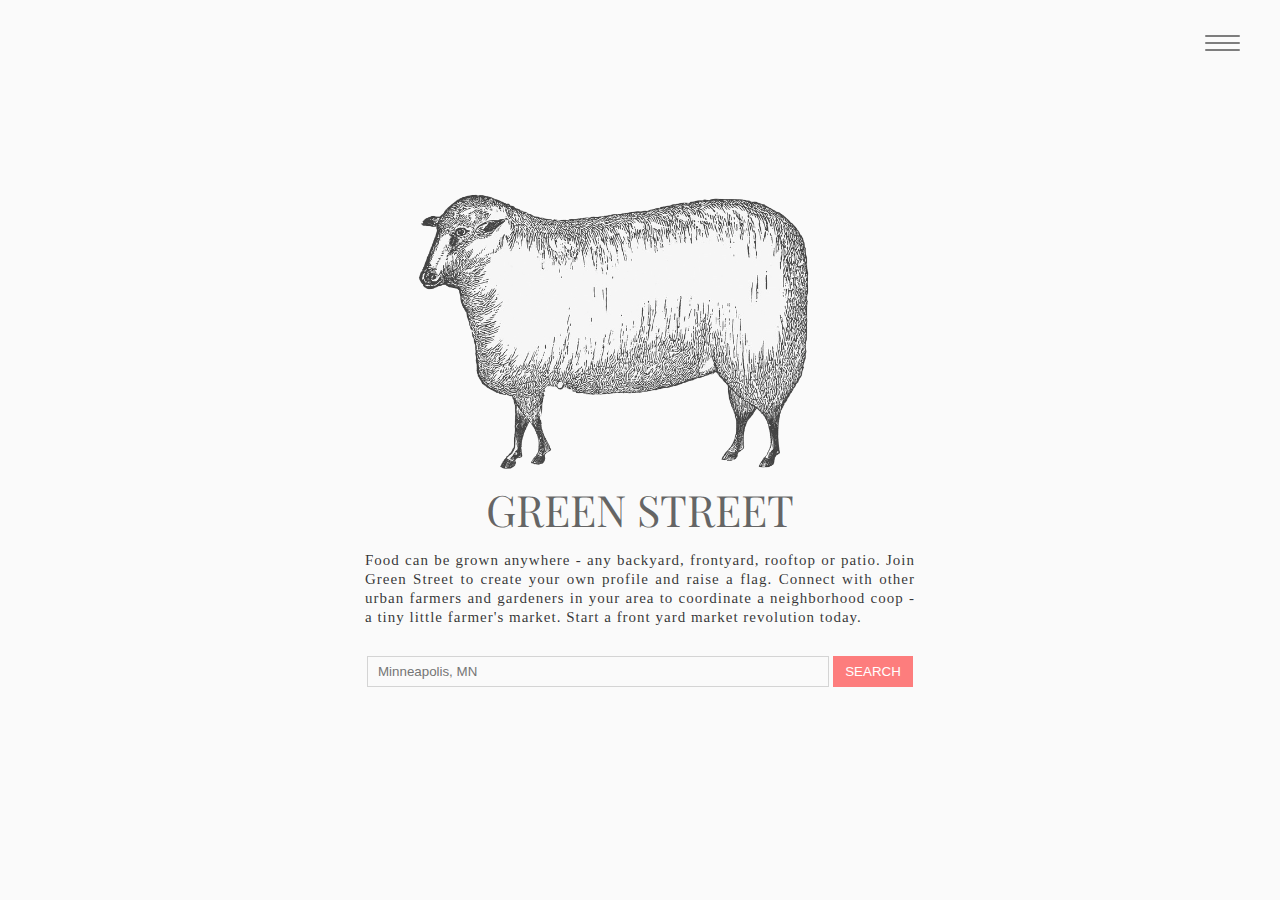
==== index.html @ c2fe67be "Still working on styling of home page and dropdown menu." ====
<!DOCTYPE html>
<html lang="en">

<head>
    <meta charset="utf-8">
    <title>Green Street</title>
    <link rel="stylesheet" type="text/css" href="assets/styles/reset.css">
    <link
        href="https://fonts.googleapis.com/css?family=Roboto:100, 200, 400|Lato:100, 200, 400|Playfair+Display&display=swap"
        rel="stylesheet">
    <link rel="stylesheet" type="text/css" href="assets/styles/style.css">
</head>

<body>
    <div class="bar-container">
        <div class="bar1"></div>
        <div class="bar2"></div>
        <div class="bar3"></div>
    </div>
    <div class="center">
        <img src="assets/images/sheep.png" />
        <h1 class="title">GREEN STREET</h1>
        <!-- <h3 class="tagline">A Front Yard Market Revolution</h3> -->
        <p class="info">Food can be grown anywhere - any backyard, frontyard, rooftop or patio. Join Green Street
            to create your own profile and raise a
            flag. Connect with other urban farmers and gardeners in your area to coordinate a neighborhood coop - a tiny
            little farmer's market. Start a front yard market revolution today.</p>

        <div class="searchbar">
            <form class="search-form">
                <input class="search-field" type="text" placeholder="Minneapolis, MN" name="search">
                <button class="search-btn" type="submit">SEARCH</button>
            </form>
        </div>

    </div>

</body>

</html>
---- assets/styles/style.css ----
body {
    background-color: rgb(250, 250, 250);
    font-family: 'Playfair Display', sans-serif;
    color: rgba(0, 0, 0, 0.4);
}

.title {
    font-size: 2.7rem;
    color: rgba(0, 0, 0, 0.6);
    padding-bottom: 10px;
    padding-top: 7px;
    font-family: 'Playfair Display', serif;
}

.tagline {
    font-size: 1.3rem;
    color: rgba(0, 0, 0, 0.5);
}

.center {
    text-align: center;
    width: 650px;
    margin: 0 auto;
    margin-top: 190px;
}

img {
    width: 400px;
    opacity: 0.75;
    margin-right: 50px;
}

li {
    display: inline;
    color: rgb(241, 241, 241);
    font-size: 1.2rem;
    font-weight: 400;

}

.menu {
    margin-right: 30px;
    text-decoration: none;
    color: rgba(0, 0, 0, 0.5);
    padding: 7px;
    border: 1px transparent solid;
    font-size: 1.4rem;
    font-family: "Playfair Display", 'Times New Roman', Times, serif;
    cursor: pointer;
    font-weight: 200;

}

.menu:hover {
    color: rgb(0, 0, 0);
    transition: 0.3s;

}

nav {
    text-align: right;
    margin-right: 30px;
    margin-top: 30px;
}

.left {
    float: left;
    padding-bottom: 20px;
    margin: 10px;
    color: rgba(255, 255, 255, 0.8);
}

.search-btn {
    background-color: rgba(255, 0, 0, 0.5);
    border: 1px transparent solid;
    border-radius: 0;
    color: white;
    width: 80px;
    height: 31px;
    margin-left: 0;
    padding: 0;
    cursor: pointer;
}

.search-btn:hover {
    background-color: rgba(255, 0, 0, 0.7);

}

.search-field {
    width: 450px;
    height: 27px;
    padding-left: 10px;
    padding-right: 0;
    margin-right: 0;
    background-color: rgb(250, 250, 250);
    border: 1px rgba(0, 0, 0, 0.15) solid;
}

.info {
    text-align: justify;
    padding-top: 10px;
    padding-bottom: 30px;
    margin-left: 50px;
    margin-right: 50px;
    font-size: 15px;
    color: rgba(0, 0, 0, 0.8);
    font-family: Georgia, 'Times New Roman', Times, serif;
    line-height: 1.25;
    letter-spacing: 1px;
}

.bar1, .bar2, .bar3 {
    width: 35px;
    height: 2px;
    border-radius: 1px;
    background-color: rgba(0, 0, 0, 0.5);
    box-align: right;
    margin: 5px;

}

.bar-container {
    position: fixed;
    top: 0;
    right: 0;
    margin: 25px;
    padding: 5px;
    width: 50px;
    height: 28px;
    cursor: pointer;

}
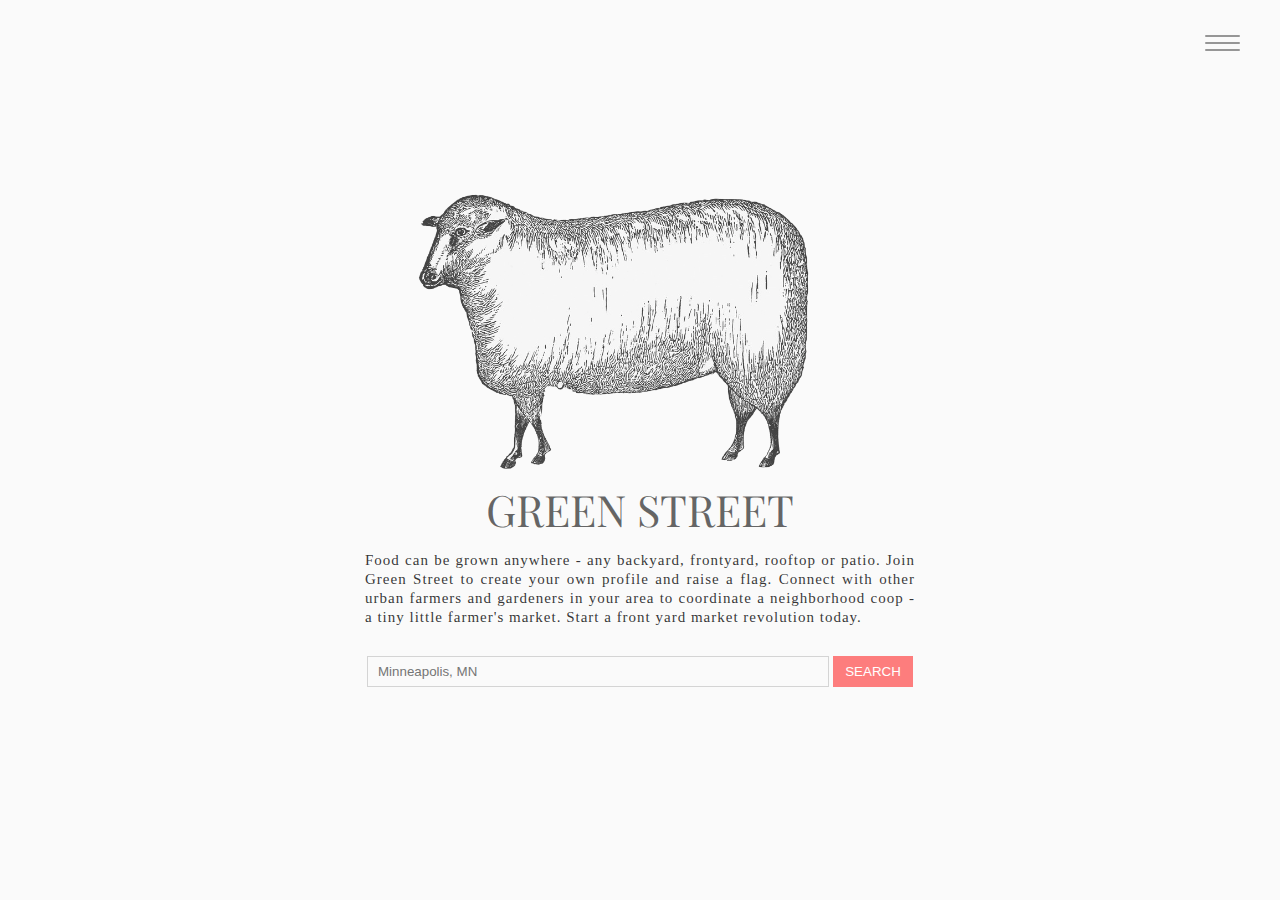
==== commit c5022f14: "Made a hamburger dropdown menu." ====
--- a/index.html
+++ b/index.html
@@ -12,7 +12,7 @@
 </head>
 
 <body>
-    <div class="bar-container">
+    <div class="bar-container" onclick="menuToggle(this)">
         <div class="bar1"></div>
         <div class="bar2"></div>
         <div class="bar3"></div>
@@ -34,7 +34,7 @@
         </div>
 
     </div>
-
+    <script src="assets/scripts/app.js"></script>
 </body>
 
 </html>--- a/assets/styles/style.css
+++ b/assets/styles/style.css
@@ -114,12 +114,25 @@
     width: 35px;
     height: 2px;
     border-radius: 1px;
-    background-color: rgba(0, 0, 0, 0.5);
+    background-color: rgba(0, 0, 0, 0.4);
     box-align: right;
     margin: 5px;
-
+    transition: 0.3s;
 }
 
+.change .bar1 {
+    -webkit-transform: rotate(45deg) translate(4px, 6px);
+    transform: rotate(45deg) translate(4px, 6px);
+}
+
+.change .bar2 {
+    opacity: 0;
+}
+
+.change .bar3 {
+    -webkit-transform: rotate(-45deg) translate(4px, -6px);
+    transform: rotate(-45deg) translate(4px, -6px);
+}
 .bar-container {
     position: fixed;
     top: 0;
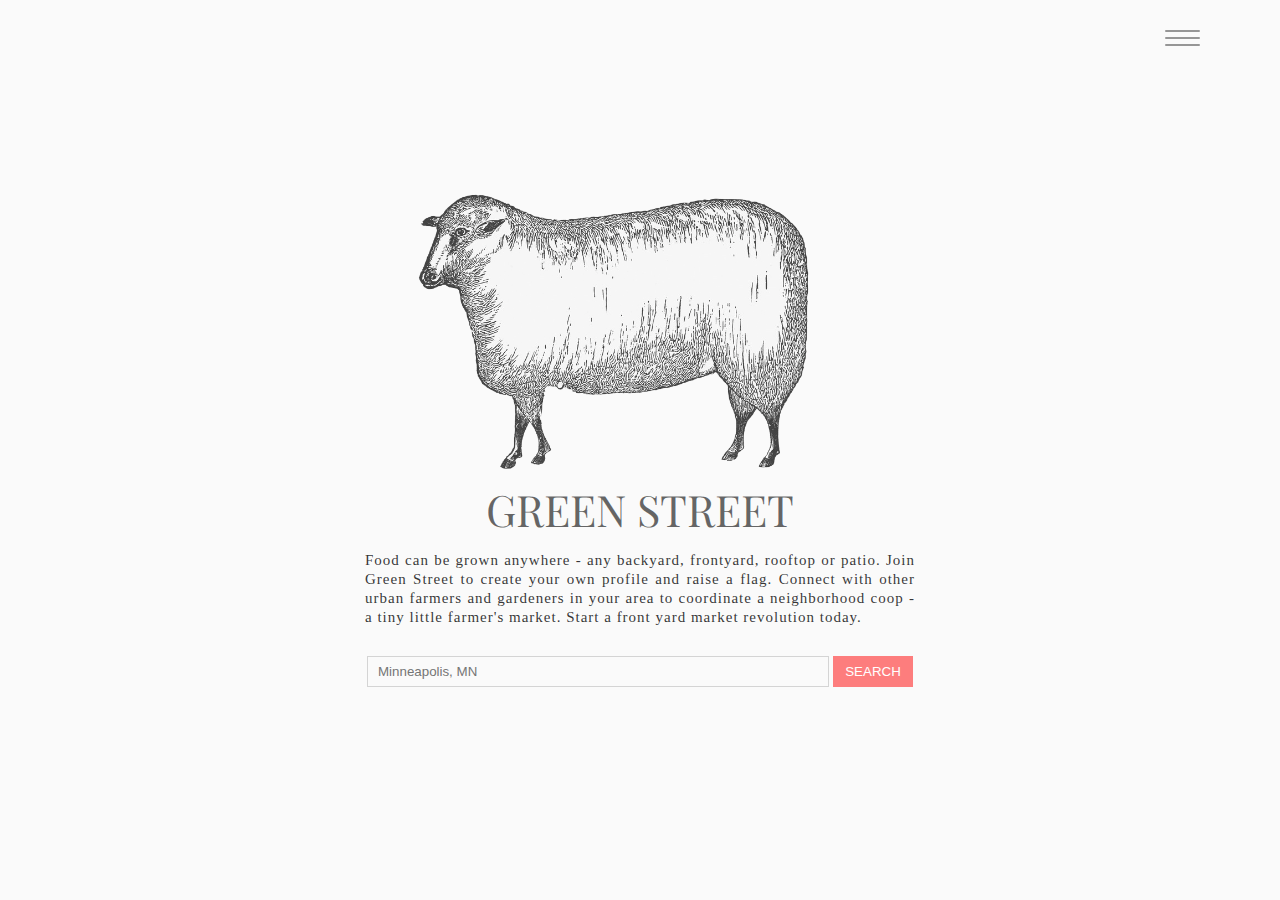
==== commit 5e7d9293: "Working on functionality of dropdown menu" ====
--- a/index.html
+++ b/index.html
@@ -12,10 +12,20 @@
 </head>
 
 <body>
-    <div class="bar-container" onclick="menuToggle(this)">
+    <div class="bar-container">
         <div class="bar1"></div>
         <div class="bar2"></div>
         <div class="bar3"></div>
+    </div>
+    <div class="link-container">
+        <nav>
+            <ul>
+                <li><a class="link" href="about">ABOUT</a></li>
+                <li><a class="link" href="contact">CONTACT</a></li>
+                <li><a class="link" href="login">LOGIN</a></li>
+                <li><a class="link" href="join">JOIN</a></li>
+            </ul>
+        </nav>
     </div>
     <div class="center">
         <img src="assets/images/sheep.png" />
@@ -34,6 +44,8 @@
         </div>
 
     </div>
+    <script src="https://code.jquery.com/jquery-3.4.1.js"
+        integrity="sha256-WpOohJOqMqqyKL9FccASB9O0KwACQJpFTUBLTYOVvVU=" crossorigin="anonymous"></script>
     <script src="assets/scripts/app.js"></script>
 </body>
 
--- a/assets/styles/style.css
+++ b/assets/styles/style.css
@@ -2,6 +2,10 @@
     background-color: rgb(250, 250, 250);
     font-family: 'Playfair Display', sans-serif;
     color: rgba(0, 0, 0, 0.4);
+}
+
+a {
+    text-decoration: none;
 }
 
 .title {
@@ -30,14 +34,6 @@
     margin-right: 50px;
 }
 
-li {
-    display: inline;
-    color: rgb(241, 241, 241);
-    font-size: 1.2rem;
-    font-weight: 400;
-
-}
-
 .menu {
     margin-right: 30px;
     text-decoration: none;
@@ -54,13 +50,6 @@
 .menu:hover {
     color: rgb(0, 0, 0);
     transition: 0.3s;
-
-}
-
-nav {
-    text-align: right;
-    margin-right: 30px;
-    margin-top: 30px;
 }
 
 .left {
@@ -118,6 +107,7 @@
     box-align: right;
     margin: 5px;
     transition: 0.3s;
+    margin-left: 60px;
 }
 
 .change .bar1 {
@@ -133,14 +123,61 @@
     -webkit-transform: rotate(-45deg) translate(4px, -6px);
     transform: rotate(-45deg) translate(4px, -6px);
 }
+
 .bar-container {
     position: fixed;
     top: 0;
     right: 0;
-    margin: 25px;
+    width: 150px;
+    margin: 20px;
+    margin-left: 0;
     padding: 5px;
-    width: 50px;
     height: 28px;
     cursor: pointer;
+}
 
-}+.link-container {
+    position: fixed;
+    top: 50px;
+    right: 20px;
+    margin-top: 55px;
+    opacity: 0;
+    transition: 0.2s;
+    font-size: 1.25rem;
+    text-align: right;
+    padding-right: 20px;
+    
+}
+
+
+
+.link {
+    padding-top: 30px;
+    margin-right: 25px;
+    text-align: right;
+    color: rgba(0, 0, 0, 0.5);
+}
+
+/* .change .link-container {
+    display: block;
+    position: fixed;
+    top: 0;
+    right: 20px;
+    text-align: right;
+    margin-top: 100px;
+} */
+
+.show {
+    transition: 0.2s;
+    opacity: 1;
+    position: fixed;
+    top: 50px;
+    right: 20px;
+    text-align: right;
+    margin-top: 100px;
+}
+
+.link:hover {
+    color: rgba(0, 0, 0, 0.8);
+}
+
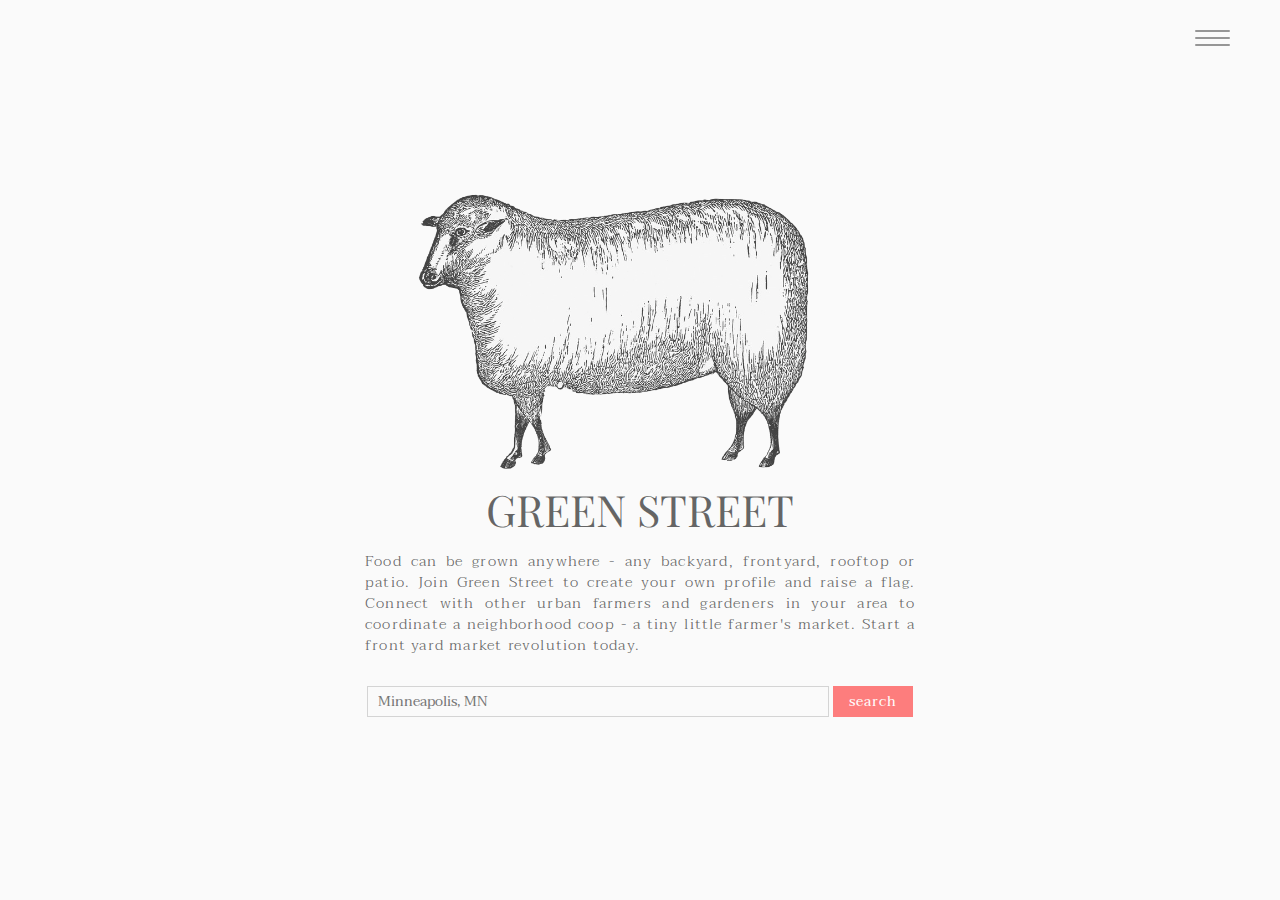
==== commit dbc2fbc9: "Adjusted some animation and styles." ====
--- a/index.html
+++ b/index.html
@@ -6,7 +6,7 @@
     <title>Green Street</title>
     <link rel="stylesheet" type="text/css" href="assets/styles/reset.css">
     <link
-        href="https://fonts.googleapis.com/css?family=Roboto:100, 200, 400|Lato:100, 200, 400|Playfair+Display&display=swap"
+        href="https://fonts.googleapis.com/css?family=Taviraj:300, 400|Roboto:100, 200, 400|Lato:100, 200, 400|Playfair+Display&display=swap"
         rel="stylesheet">
     <link rel="stylesheet" type="text/css" href="assets/styles/style.css">
 </head>
@@ -20,10 +20,11 @@
     <div class="link-container">
         <nav>
             <ul>
-                <li><a class="link" href="about">ABOUT</a></li>
-                <li><a class="link" href="contact">CONTACT</a></li>
-                <li><a class="link" href="login">LOGIN</a></li>
-                <li><a class="link" href="join">JOIN</a></li>
+                <li class="list"><a class="link" href="about">about</a></li>
+                <li class="list"><a class="link" href="contact">contact</a></li>
+                <li class="list"><a class="link" href="donate">donate</a></li>
+                <li class="list"><a class="link" href="login">login</a></li>
+                <li class="list"><a class="link" href="join">join</a></li>
             </ul>
         </nav>
     </div>
@@ -39,7 +40,7 @@
         <div class="searchbar">
             <form class="search-form">
                 <input class="search-field" type="text" placeholder="Minneapolis, MN" name="search">
-                <button class="search-btn" type="submit">SEARCH</button>
+                <button class="search-btn" type="submit">search</button>
             </form>
         </div>
 
--- a/assets/styles/style.css
+++ b/assets/styles/style.css
@@ -40,8 +40,6 @@
     color: rgba(0, 0, 0, 0.5);
     padding: 7px;
     border: 1px transparent solid;
-    font-size: 1.4rem;
-    font-family: "Playfair Display", 'Times New Roman', Times, serif;
     cursor: pointer;
     font-weight: 200;
 
@@ -50,6 +48,13 @@
 .menu:hover {
     color: rgb(0, 0, 0);
     transition: 0.3s;
+
+}
+
+nav {
+    text-align: right;
+    margin-right: 30px;
+    margin-top: 30px;
 }
 
 .left {
@@ -69,6 +74,9 @@
     margin-left: 0;
     padding: 0;
     cursor: pointer;
+    font-family: 'Taviraj', Arial, Helvetica, sans-serif;
+    font-size: 14px;
+    letter-spacing: 1px;
 }
 
 .search-btn:hover {
@@ -84,6 +92,10 @@
     margin-right: 0;
     background-color: rgb(250, 250, 250);
     border: 1px rgba(0, 0, 0, 0.15) solid;
+    font-family: 'Taviraj', Arial, Helvetica, sans-serif;
+    font-size: 14px;
+    color: rgba(0, 0, 0, 0.7);
+
 }
 
 .info {
@@ -93,10 +105,11 @@
     margin-left: 50px;
     margin-right: 50px;
     font-size: 15px;
-    color: rgba(0, 0, 0, 0.8);
-    font-family: Georgia, 'Times New Roman', Times, serif;
-    line-height: 1.25;
-    letter-spacing: 1px;
+    color: rgba(0, 0, 0, 0.6);
+    font-family: 'Taviraj', 'Times New Roman', Times, serif;
+    font-weight: 300;
+    line-height: 1.4;
+    letter-spacing: 1.2px;
 }
 
 .bar1, .bar2, .bar3 {
@@ -128,56 +141,55 @@
     position: fixed;
     top: 0;
     right: 0;
-    width: 150px;
-    margin: 20px;
-    margin-left: 0;
+    width: 120px;
+    margin: 20px 20px 0 0;
     padding: 5px;
     height: 28px;
     cursor: pointer;
 }
 
 .link-container {
+    visibility: hidden;
     position: fixed;
-    top: 50px;
-    right: 20px;
-    margin-top: 55px;
+    top: 10px;
+    right: 5px;
     opacity: 0;
     transition: 0.2s;
     font-size: 1.25rem;
     text-align: right;
-    padding-right: 20px;
-    
+    padding: 0 20px 15px 20px;
+    background-color: rgba(250, 250, 250, 0.95);
+    border-radius: 2px;
+    z-index: 100;
 }
 
-
-
-.link {
-    padding-top: 30px;
-    margin-right: 25px;
-    text-align: right;
-    color: rgba(0, 0, 0, 0.5);
+.list {
+    padding-top: 10px;
+    font-size: 1.5rem;
 }
-
-/* .change .link-container {
-    display: block;
-    position: fixed;
-    top: 0;
-    right: 20px;
-    text-align: right;
-    margin-top: 100px;
-} */
 
 .show {
     transition: 0.2s;
+    visibility: visible;
     opacity: 1;
     position: fixed;
-    top: 50px;
-    right: 20px;
+    top: 10px;
     text-align: right;
-    margin-top: 100px;
+    margin-top: 50px;
+}
+
+.display {
+    display: block;
+}
+
+.link {
+    text-align: right;
+    color: rgba(0, 0, 0, 0.4);
+    font-family: 'Taviraj', Arial, Helvetica, sans-serif;
+    font-size: 1.3rem;
 }
 
 .link:hover {
-    color: rgba(0, 0, 0, 0.8);
+    color: rgba(0, 0, 0, 0.7);
 }
 
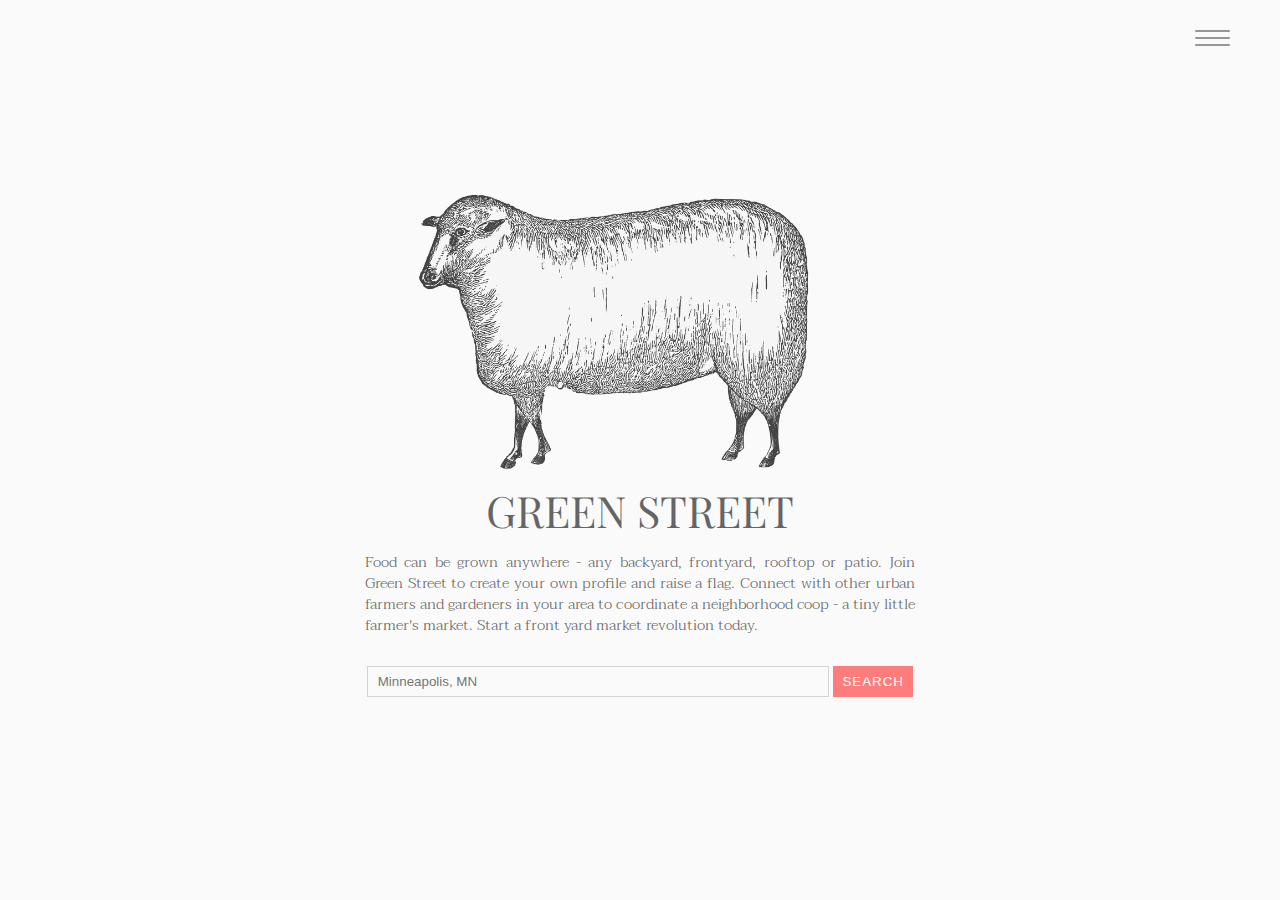
==== commit f38070ec: "Finished modals for login and register." ====
--- a/index.html
+++ b/index.html
@@ -20,13 +20,42 @@
     <div class="link-container">
         <nav>
             <ul>
-                <li class="list"><a class="link" href="about">about</a></li>
-                <li class="list"><a class="link" href="contact">contact</a></li>
-                <li class="list"><a class="link" href="donate">donate</a></li>
-                <li class="list"><a class="link" href="login">login</a></li>
-                <li class="list"><a class="link" href="join">join</a></li>
+                <li class="list"><a class="link" href="about">About</a></li>
+                <li class="list"><a class="link" href="newmarket">New Market</a></li>
+
+                <li class="list"><a class="link" href="contact">Contact</a></li>
+                <li class="list"><a class="link" href="market">Market</a></li>
+                <li class="list"><a class="link" href="profile">Profile</a></li>
+                <li class="list link login">Login</li>
+                <li class="list link join">Join</li>
             </ul>
         </nav>
+    </div>
+    <div class="login-modal modal">
+        <div class="modal-content">
+            <span class="close">&times;</span>
+            <form class="login-form">
+                <label class="login-label">Email</label>
+                <input class="login-field" name="email" type="email">
+                <label class="login-label">Password</label>
+                <input class="login-field" name="password" type="password">
+                <button class="btn login-btn">SUBMIT</button>
+            </form>
+        </div>
+    </div>
+    <div class="join-modal modal">
+        <div class="modal-content">
+            <span class="close">&times;</span>
+            <form class="login-form">
+                <label class="login-label">Email</label>
+                <input class="login-field" name="email" type="email">
+                <label class="login-label">Password</label>
+                <input class="login-field" name="password" type="password">
+                <label class="login-label">Confirm Password</label>
+                <input class="login-field" name="password-conf" type="password">
+                <button class="btn login-btn">SUBMIT</button>
+            </form>
+        </div>
     </div>
     <div class="center">
         <img src="assets/images/sheep.png" />
@@ -40,7 +69,7 @@
         <div class="searchbar">
             <form class="search-form">
                 <input class="search-field" type="text" placeholder="Minneapolis, MN" name="search">
-                <button class="search-btn" type="submit">search</button>
+                <button class="btn" type="submit">SEARCH</button>
             </form>
         </div>
 
--- a/assets/styles/style.css
+++ b/assets/styles/style.css
@@ -1,6 +1,6 @@
 body {
     background-color: rgb(250, 250, 250);
-    font-family: 'Playfair Display', sans-serif;
+    font-family: Helvetica, sans-serif;
     color: rgba(0, 0, 0, 0.4);
 }
 
@@ -64,7 +64,7 @@
     color: rgba(255, 255, 255, 0.8);
 }
 
-.search-btn {
+.btn {
     background-color: rgba(255, 0, 0, 0.5);
     border: 1px transparent solid;
     border-radius: 0;
@@ -74,12 +74,10 @@
     margin-left: 0;
     padding: 0;
     cursor: pointer;
-    font-family: 'Taviraj', Arial, Helvetica, sans-serif;
-    font-size: 14px;
     letter-spacing: 1px;
 }
 
-.search-btn:hover {
+.btn:hover {
     background-color: rgba(255, 0, 0, 0.7);
 
 }
@@ -92,8 +90,6 @@
     margin-right: 0;
     background-color: rgb(250, 250, 250);
     border: 1px rgba(0, 0, 0, 0.15) solid;
-    font-family: 'Taviraj', Arial, Helvetica, sans-serif;
-    font-size: 14px;
     color: rgba(0, 0, 0, 0.7);
 
 }
@@ -109,7 +105,6 @@
     font-family: 'Taviraj', 'Times New Roman', Times, serif;
     font-weight: 300;
     line-height: 1.4;
-    letter-spacing: 1.2px;
 }
 
 .bar1, .bar2, .bar3 {
@@ -185,11 +180,93 @@
 .link {
     text-align: right;
     color: rgba(0, 0, 0, 0.4);
-    font-family: 'Taviraj', Arial, Helvetica, sans-serif;
-    font-size: 1.3rem;
+    font-family: 'Playfair Display', 'Times New Roman', Times, serif;
+    font-size: 1.2rem;
+    font-weight: lighter;
+    cursor: pointer;
 }
 
 .link:hover {
     color: rgba(0, 0, 0, 0.7);
 }
 
+.join-div {
+    text-align: center;
+    margin-top: 150px;
+}
+
+.join-input {
+    height: 20px;
+    width: 200px;
+    padding: 0;
+}
+
+.join-label {
+    font-size: 1.25rem;
+    margin-top: 10px;
+}
+
+/* Login Modal */
+.modal {
+    display: none;
+    position: absolute; 
+    z-index: 1; 
+    padding-top: 150px;
+    left: 0;
+    top: 0;
+    width: 100%;
+    height: 100%; 
+    overflow: auto;
+    background-color: rgba(0, 0, 0, 0.2);
+}
+
+.modal-content {
+    position: relative;
+    background-color: rgba(255, 255, 255, 0.95);
+    margin: auto;
+    padding: 30px;
+    padding-bottom: 65px;
+    width: 250px;   
+    text-align: center;
+    border: 1px rgba(0, 0, 0, 0.1) solid;
+    box-shadow: -5px 10px 18px #3d3d3d;
+    border-radius: 1px;
+}
+
+.modal-show {
+    display: block;
+}
+
+.close {
+    position: absolute;
+    top: 10px;
+    right: 10px;
+    cursor: pointer;
+    font-size: 24px;
+}
+
+.login-field {
+    color: rgba(0, 0, 0, 0.6);
+    padding: 5px;
+    font-size: 18px;
+    margin-top: 5px;
+    margin-bottom: 20px;
+    width: 235px;
+}
+
+.login-field::placeholder {
+    color: rgba(0, 0, 0, 0.3);
+}
+
+.login-label {
+    margin-top: 20px;
+}
+.login-form {
+    text-align: left;
+    margin: auto;
+}
+
+.login-btn {
+    float: right;
+    margin-top: 5px;
+}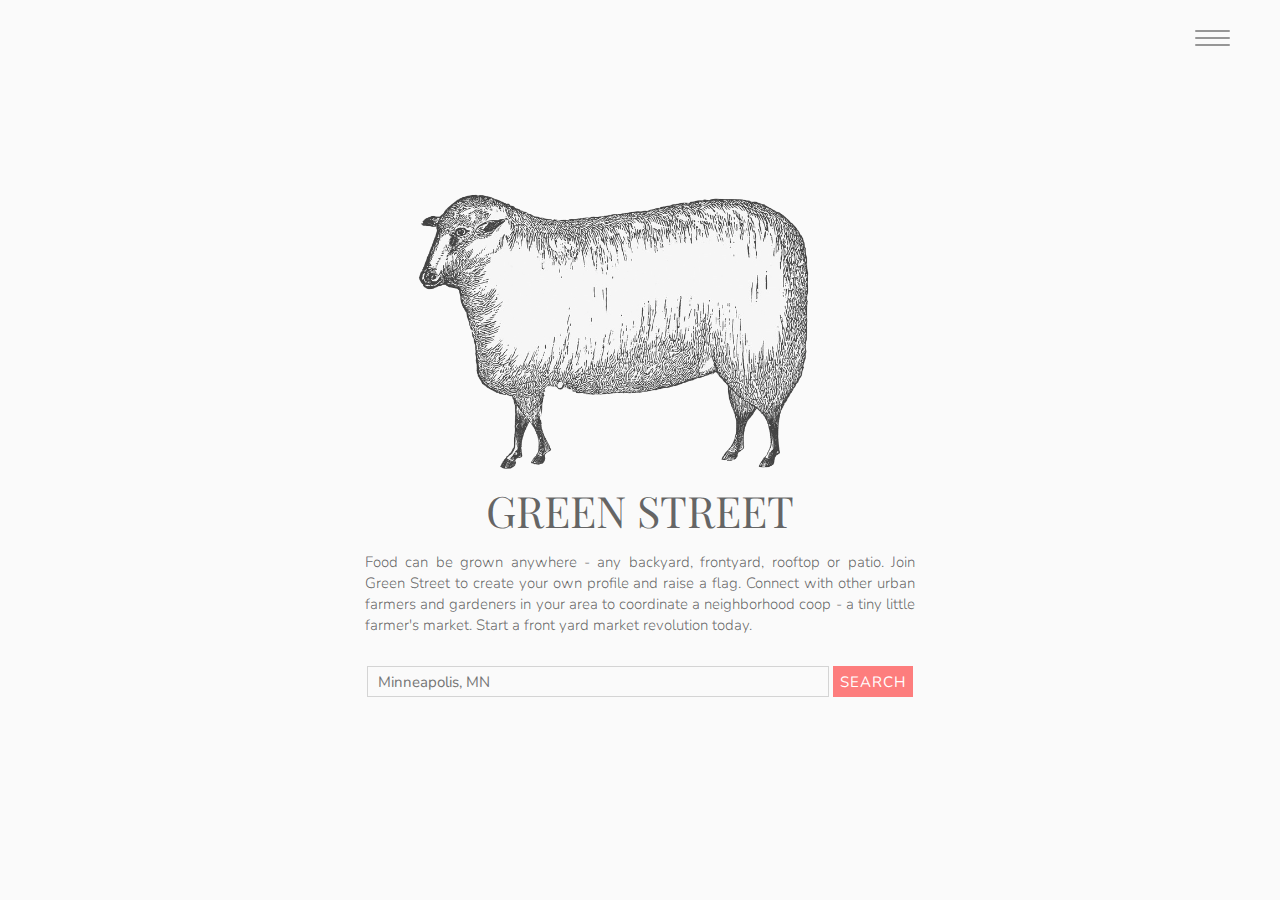
==== commit 54f2b09a: "Adjusted profile page." ====
--- a/index.html
+++ b/index.html
@@ -6,7 +6,7 @@
     <title>Green Street</title>
     <link rel="stylesheet" type="text/css" href="assets/styles/reset.css">
     <link
-        href="https://fonts.googleapis.com/css?family=Taviraj:300, 400|Roboto:100, 200, 400|Lato:100, 200, 400|Playfair+Display&display=swap"
+        href="https://fonts.googleapis.com/css?family=Taviraj:300, 400|Roboto:100, 200, 400|Lato:100, 200, 400|Nunito|Playfair+Display&display=swap"
         rel="stylesheet">
     <link rel="stylesheet" type="text/css" href="assets/styles/style.css">
 </head>
@@ -20,12 +20,12 @@
     <div class="link-container">
         <nav>
             <ul>
-                <li class="list"><a class="link" href="about">About</a></li>
-                <li class="list"><a class="link" href="newmarket">New Market</a></li>
-
-                <li class="list"><a class="link" href="contact">Contact</a></li>
-                <li class="list"><a class="link" href="market">Market</a></li>
-                <li class="list"><a class="link" href="profile">Profile</a></li>
+                <li class="list"><a class="link" href="./index.html">Home</a></li>
+                <li class="list"><a class="link" href="./about.html">About</a></li>
+                <li class="list"><a class="link" href="./newmarket.html">New Market</a></li>
+                <li class="list"><a class="link" href="./contact.html">Contact</a></li>
+                <li class="list"><a class="link" href="./market.html">Market</a></li>
+                <li class="list"><a class="link" href="./profile.html">Profile</a></li>
                 <li class="list link login">Login</li>
                 <li class="list link join">Join</li>
             </ul>
--- a/assets/styles/style.css
+++ b/assets/styles/style.css
@@ -1,7 +1,30 @@
 body {
     background-color: rgb(250, 250, 250);
-    font-family: Helvetica, sans-serif;
+    font-family: "Nunito", Arial, Helvetica, sans-serif;
     color: rgba(0, 0, 0, 0.4);
+}
+[class*="col-"] {
+    padding: 15px;
+    float: left;
+    /* border: 1px rgba(0, 0, 0, 0.3) solid; */
+}
+.col-12 {width: 100%;}
+.col-11 {width: 91.666666%;}
+.col-10 {width: 83.333333%;}
+.col-9 {width: 75%;}
+.col-8 {width: 66.6666666%;}
+.col-7 {width: 58.333333%;}
+.col-6 {width: 50%;}
+.col-5 {width: 41.6666666%;}
+.col-4 {width: 33.3333333%;}
+.col-3 {width: 25%;}
+.col-2 {width: 16.666666%;}
+.col-1 {width: 8.333333%;}
+
+.row::after {
+    content: "";
+    clear: both;
+    display: table;
 }
 
 a {
@@ -20,6 +43,7 @@
     font-size: 1.3rem;
     color: rgba(0, 0, 0, 0.5);
 }
+
 
 .center {
     text-align: center;
@@ -54,7 +78,7 @@
 nav {
     text-align: right;
     margin-right: 30px;
-    margin-top: 30px;
+    margin-top: 10px;
 }
 
 .left {
@@ -75,6 +99,8 @@
     padding: 0;
     cursor: pointer;
     letter-spacing: 1px;
+    font-family: 'Nunito', Arial, Helvetica, sans-serif;
+    font-size: 15px;
 }
 
 .btn:hover {
@@ -91,6 +117,8 @@
     background-color: rgb(250, 250, 250);
     border: 1px rgba(0, 0, 0, 0.15) solid;
     color: rgba(0, 0, 0, 0.7);
+    font-family: "Nunito", Arial, Helvetica, sans-serif;
+    font-size: 15px;
 
 }
 
@@ -102,7 +130,7 @@
     margin-right: 50px;
     font-size: 15px;
     color: rgba(0, 0, 0, 0.6);
-    font-family: 'Taviraj', 'Times New Roman', Times, serif;
+    /* font-family: 'Taviraj', 'Times New Roman', Times, serif; */
     font-weight: 300;
     line-height: 1.4;
 }
@@ -152,8 +180,9 @@
     transition: 0.2s;
     font-size: 1.25rem;
     text-align: right;
-    padding: 0 20px 15px 20px;
-    background-color: rgba(250, 250, 250, 0.95);
+    padding: 0 10px 15px 20px;
+    background-color: rgba(252, 252, 252, 0.9);
+    box-shadow: -5px 10px 18px #e4e4e4;
     border-radius: 2px;
     z-index: 100;
 }
@@ -168,7 +197,7 @@
     visibility: visible;
     opacity: 1;
     position: fixed;
-    top: 10px;
+    top: 50px;
     text-align: right;
     margin-top: 50px;
 }
@@ -180,8 +209,7 @@
 .link {
     text-align: right;
     color: rgba(0, 0, 0, 0.4);
-    font-family: 'Playfair Display', 'Times New Roman', Times, serif;
-    font-size: 1.2rem;
+    font-size: 1.1rem;
     font-weight: lighter;
     cursor: pointer;
 }
@@ -208,6 +236,7 @@
 
 /* Login Modal */
 .modal {
+    /* font-family: 'Playfair Display', 'Times New Roman', Times, serif; */
     display: none;
     position: absolute; 
     z-index: 1; 
@@ -269,4 +298,57 @@
 .login-btn {
     float: right;
     margin-top: 5px;
+}
+
+/* Profile */
+.profile-container {
+    display: inline-block;
+    width: 70%;
+    background-color: rgb(253, 253, 253);
+    box-shadow: -5px 10px 18px #e4e4e4;
+    border-radius: 1px;
+    margin-left: 15%;
+    margin-right: 15%;
+    margin-top: 120px;
+    padding: 20px;
+}
+
+.profile-img {
+    float: left;
+    width: 100%;
+    padding-bottom: 15px;
+}
+
+.profile-name {
+    font-size: 1.8rem;
+    color: rgba(0, 0, 0, 0.5);
+    padding-bottom: 5px;
+}
+
+.profile-username {
+    color: rgba(0, 0, 0, 0.3);
+    font-size: 1.2rem;
+    line-height: 1.2;
+    padding-bottom: 5px;
+}
+
+.profile-neighborhood {
+    font-size: 2.3rem;
+    color: rgba(0, 0, 0, 0.6);
+    line-height: 1.2;
+}
+
+.profile-city-state {
+    font-size: 2.3rem;
+    color: rgba(0, 0, 0, 0.6);
+    line-height: 1.2;
+}
+
+.center-div {
+    text-align: center;
+}
+
+.bio {
+    padding-top: 10px;
+    text-align: justify;
 }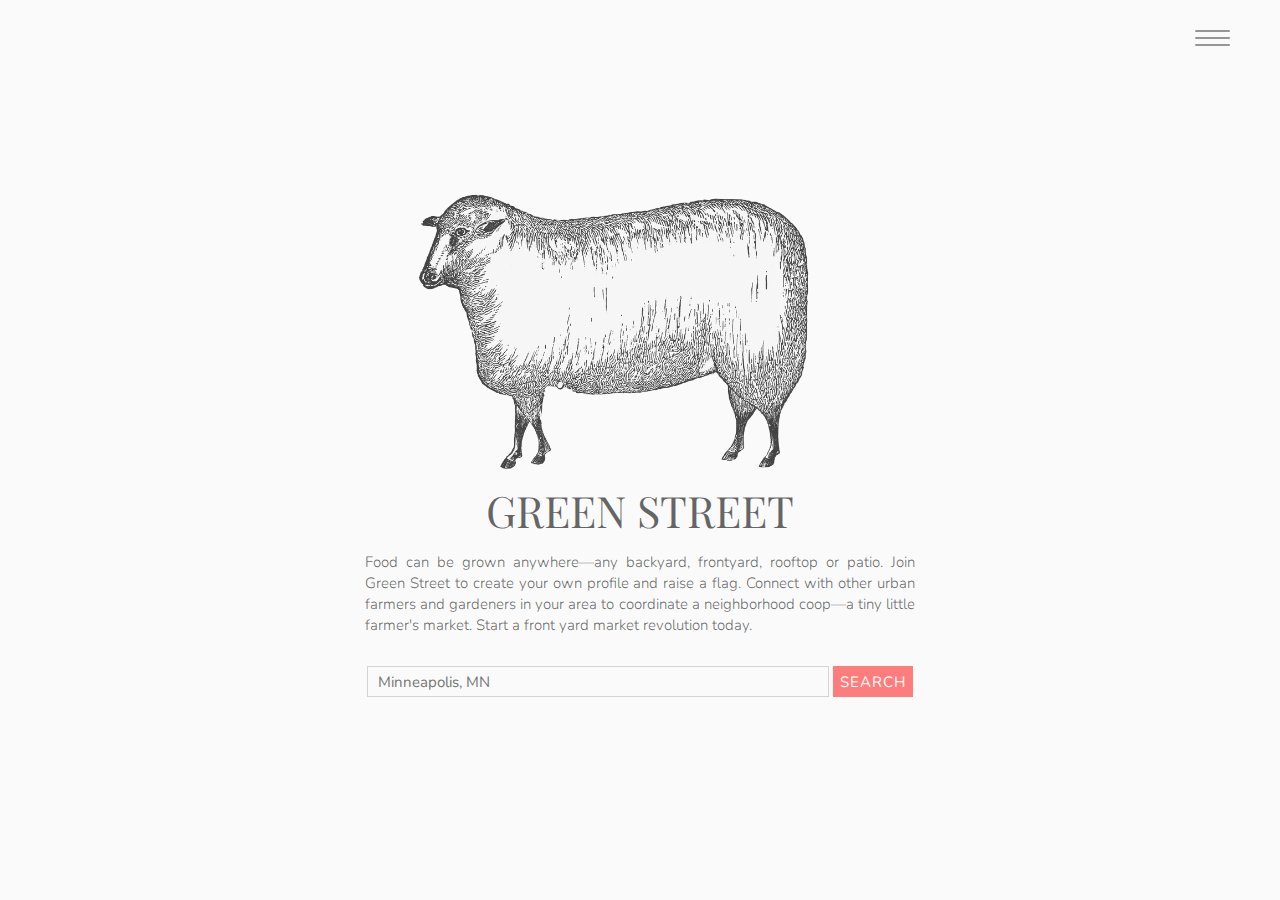
==== commit a76be3f7: "Added market page and multiple profile page." ====
--- a/index.html
+++ b/index.html
@@ -20,12 +20,12 @@
     <div class="link-container">
         <nav>
             <ul>
-                <li class="list"><a class="link" href="./index.html">Home</a></li>
-                <li class="list"><a class="link" href="./about.html">About</a></li>
-                <li class="list"><a class="link" href="./newmarket.html">New Market</a></li>
-                <li class="list"><a class="link" href="./contact.html">Contact</a></li>
-                <li class="list"><a class="link" href="./market.html">Market</a></li>
-                <li class="list"><a class="link" href="./profile.html">Profile</a></li>
+                <li class="list"><a class="link" href="index.html">Home</a></li>
+                <li class="list"><a class="link" href="about.html">About</a></li>
+                <li class="list"><a class="link" href="newmarket.html">New Market</a></li>
+                <li class="list"><a class="link" href="contact.html">Contact</a></li>
+                <li class="list"><a class="link" href="market.html">Market</a></li>
+                <li class="list"><a class="link" href="profile.html">Profile</a></li>
                 <li class="list link login">Login</li>
                 <li class="list link join">Join</li>
             </ul>
@@ -58,12 +58,12 @@
         </div>
     </div>
     <div class="center">
-        <img src="assets/images/sheep.png" />
+        <img class="title-img" src="assets/images/sheep.png" />
         <h1 class="title">GREEN STREET</h1>
         <!-- <h3 class="tagline">A Front Yard Market Revolution</h3> -->
-        <p class="info">Food can be grown anywhere - any backyard, frontyard, rooftop or patio. Join Green Street
+        <p class="info">Food can be grown anywhere—any backyard, frontyard, rooftop or patio. Join Green Street
             to create your own profile and raise a
-            flag. Connect with other urban farmers and gardeners in your area to coordinate a neighborhood coop - a tiny
+            flag. Connect with other urban farmers and gardeners in your area to coordinate a neighborhood coop—a tiny
             little farmer's market. Start a front yard market revolution today.</p>
 
         <div class="searchbar">
--- a/assets/styles/style.css
+++ b/assets/styles/style.css
@@ -9,17 +9,17 @@
     /* border: 1px rgba(0, 0, 0, 0.3) solid; */
 }
 .col-12 {width: 100%;}
-.col-11 {width: 91.666666%;}
-.col-10 {width: 83.333333%;}
+.col-11 {width: 91.6%;}
+.col-10 {width: 83.3%;}
 .col-9 {width: 75%;}
-.col-8 {width: 66.6666666%;}
-.col-7 {width: 58.333333%;}
+.col-8 {width: 66.6%;}
+.col-7 {width: 58.3%;}
 .col-6 {width: 50%;}
-.col-5 {width: 41.6666666%;}
-.col-4 {width: 33.3333333%;}
+.col-5 {width: 41.6%;}
+.col-4 {width: 33.3%;}
 .col-3 {width: 25%;}
-.col-2 {width: 16.666666%;}
-.col-1 {width: 8.333333%;}
+.col-2 {width: 16.6%;}
+.col-1 {width: 8.3%;}
 
 .row::after {
     content: "";
@@ -36,7 +36,7 @@
     color: rgba(0, 0, 0, 0.6);
     padding-bottom: 10px;
     padding-top: 7px;
-    font-family: 'Playfair Display', serif;
+    font-family: 'Playfair Display', Arial, Helvetica, sans-serif;
 }
 
 .tagline {
@@ -52,7 +52,7 @@
     margin-top: 190px;
 }
 
-img {
+.title-img {
     width: 400px;
     opacity: 0.75;
     margin-right: 50px;
@@ -77,8 +77,8 @@
 
 nav {
     text-align: right;
-    margin-right: 30px;
-    margin-top: 10px;
+    margin: 8px 30px 15px 0;
+
 }
 
 .left {
@@ -179,12 +179,13 @@
     opacity: 0;
     transition: 0.2s;
     font-size: 1.25rem;
-    text-align: right;
+    text-align: left;
     padding: 0 10px 15px 20px;
     background-color: rgba(252, 252, 252, 0.9);
     box-shadow: -5px 10px 18px #e4e4e4;
     border-radius: 2px;
     z-index: 100;
+    margin-right: 10px;
 }
 
 .list {
@@ -198,7 +199,6 @@
     opacity: 1;
     position: fixed;
     top: 50px;
-    text-align: right;
     margin-top: 50px;
 }
 
@@ -251,7 +251,7 @@
 
 .modal-content {
     position: relative;
-    background-color: rgba(255, 255, 255, 0.95);
+    background-color: rgba(255, 255, 255, 0.9);
     margin: auto;
     padding: 30px;
     padding-bottom: 65px;
@@ -302,21 +302,20 @@
 
 /* Profile */
 .profile-container {
-    display: inline-block;
-    width: 70%;
+    width: 450px;
     background-color: rgb(253, 253, 253);
-    box-shadow: -5px 10px 18px #e4e4e4;
+    box-shadow: -5px 10px 18px rgba(0, 0, 0, 0.2);
     border-radius: 1px;
-    margin-left: 15%;
-    margin-right: 15%;
-    margin-top: 120px;
-    padding: 20px;
+    margin: auto;
+    margin-top: 60px;
+    padding: 10px 20px 15px 20px;
 }
 
 .profile-img {
-    float: left;
     width: 100%;
-    padding-bottom: 15px;
+    padding-bottom: 5px;
+    opacity: 0.75;
+
 }
 
 .profile-name {
@@ -333,22 +332,173 @@
 }
 
 .profile-neighborhood {
-    font-size: 2.3rem;
-    color: rgba(0, 0, 0, 0.6);
-    line-height: 1.2;
-}
-
-.profile-city-state {
-    font-size: 2.3rem;
-    color: rgba(0, 0, 0, 0.6);
-    line-height: 1.2;
+    font-size: 1.7rem;
+    color: rgba(0, 0, 0, 0.6);
+    padding: 5px 0 5px 0;
+}
+
+.profile-market {
+    font-size: 1.9rem;
+    color: rgba(0, 0, 0, 0.6);
 }
 
 .center-div {
     text-align: center;
 }
 
-.bio {
-    padding-top: 10px;
+.profile-paragraph {
+    padding-top: 5px;
     text-align: justify;
+    font-size: 1.1rem;
+    padding-bottom: 15px;
+}
+
+.red {
+    color: rgba(255, 0, 0, 0.5);
+    cursor: pointer;
+}
+
+.red:hover {
+    color: rgba(255, 0, 0, 0.7);
+
+}
+
+.profile-header {
+    padding-top: 5px;
+    color: rgba(0, 0, 0, 0.6);
+    font-size: 1.4rem;
+}
+.member-since {
+    color: rgba(0, 0, 0, 0.6);
+    display: inline-block;
+    margin-top: 13px;
+    font-size: 1.1rem;
+}
+.message-btn {
+    float: right;
+    background-color: rgba(255, 0, 0, 0.5);
+    border: 1px transparent solid;
+    border-radius: 0;
+    color: white;
+    margin-left: 0;
+    padding: 5px;
+    cursor: pointer;
+    letter-spacing: 1px;
+    font-family: 'Nunito', Arial, Helvetica, sans-serif;
+    font-size: 15px;
+}
+.message-btn:hover {
+    background-color: rgba(255, 0, 0, 0.7);
+
+}
+
+/* Market */
+.market-container-left {
+    float: left;
+    margin-left: 10%;
+    width: 60%;
+}
+.market-img {
+    width: 100%;
+    opacity: 0.75;
+}
+
+.market-name {
+    font-family: "Playfair Display", serif;
+    color: rgba(0, 0, 0, 0.7);
+    font-size: 5rem;
+    padding-bottom: 25px;
+    padding-top: 25px;
+}
+
+.market-container-right {
+    float: right;
+    margin-right: 10%;
+    margin-top: 128px;
+}
+
+.market-months {
+    font-size: 1.3rem;
+    color: rgba(0, 0, 0, 0.6);
+    padding-bottom: 5px;
+}
+
+.market-hours {
+    font-size: 1.3rem;
+    color: rgba(0, 0, 0, 0.6);
+    padding-bottom: 15px;
+}
+
+.market-address {
+    font-size: 1.3rem;
+    color: rgba(0, 0, 0, 0.6);
+    padding-bottom: 15px;
+    cursor: pointer;
+}
+
+.market-address:hover {
+    color: rgba(0, 0, 0, 0.9);
+}
+
+.market-header {
+    font-size: 1.2rem;
+    color: rgba(0, 0, 0, 0.4);
+}
+
+hr {
+    margin: 2px 0 5px 0;
+    border: 1px rgba(0, 0, 0, 0.1) solid;
+}
+.members {
+    font-size: 1.3rem;
+    color: rgba(0, 0, 0, 0.6);
+    padding-bottom: 3px;
+}
+
+.members:last-child {
+    padding-bottom: 15px;
+}
+
+.member-username {
+    font-size: 1rem;
+}
+
+.member-header {
+    cursor: pointer;
+
+}
+
+.member-header:hover {
+    color: rgba(0, 0, 0, 0.9);
+}
+
+.market-about {
+    font-size: 1rem;
+    color: rgba(0, 0, 0, 0.6);
+}
+
+.market-produce {
+    font-size: 1.2rem;
+    color: rgba(0, 0, 0, 0.6);
+    width: 250px;
+}
+
+.market-contact {
+    margin-top: 25px;
+    width: 100px;
+}
+
+.all-profile-container {
+    float: left;
+    width: 450px;
+    background-color: rgb(253, 253, 253);
+    box-shadow: -5px 10px 18px rgba(0, 0, 0, 0.2);
+    border-radius: 1px;
+    margin: auto;
+    margin-top: 60px;
+    padding: 10px 40px 15px 40px;
+}
+
+.all-profile-div {
+    width: 5000px;
 }